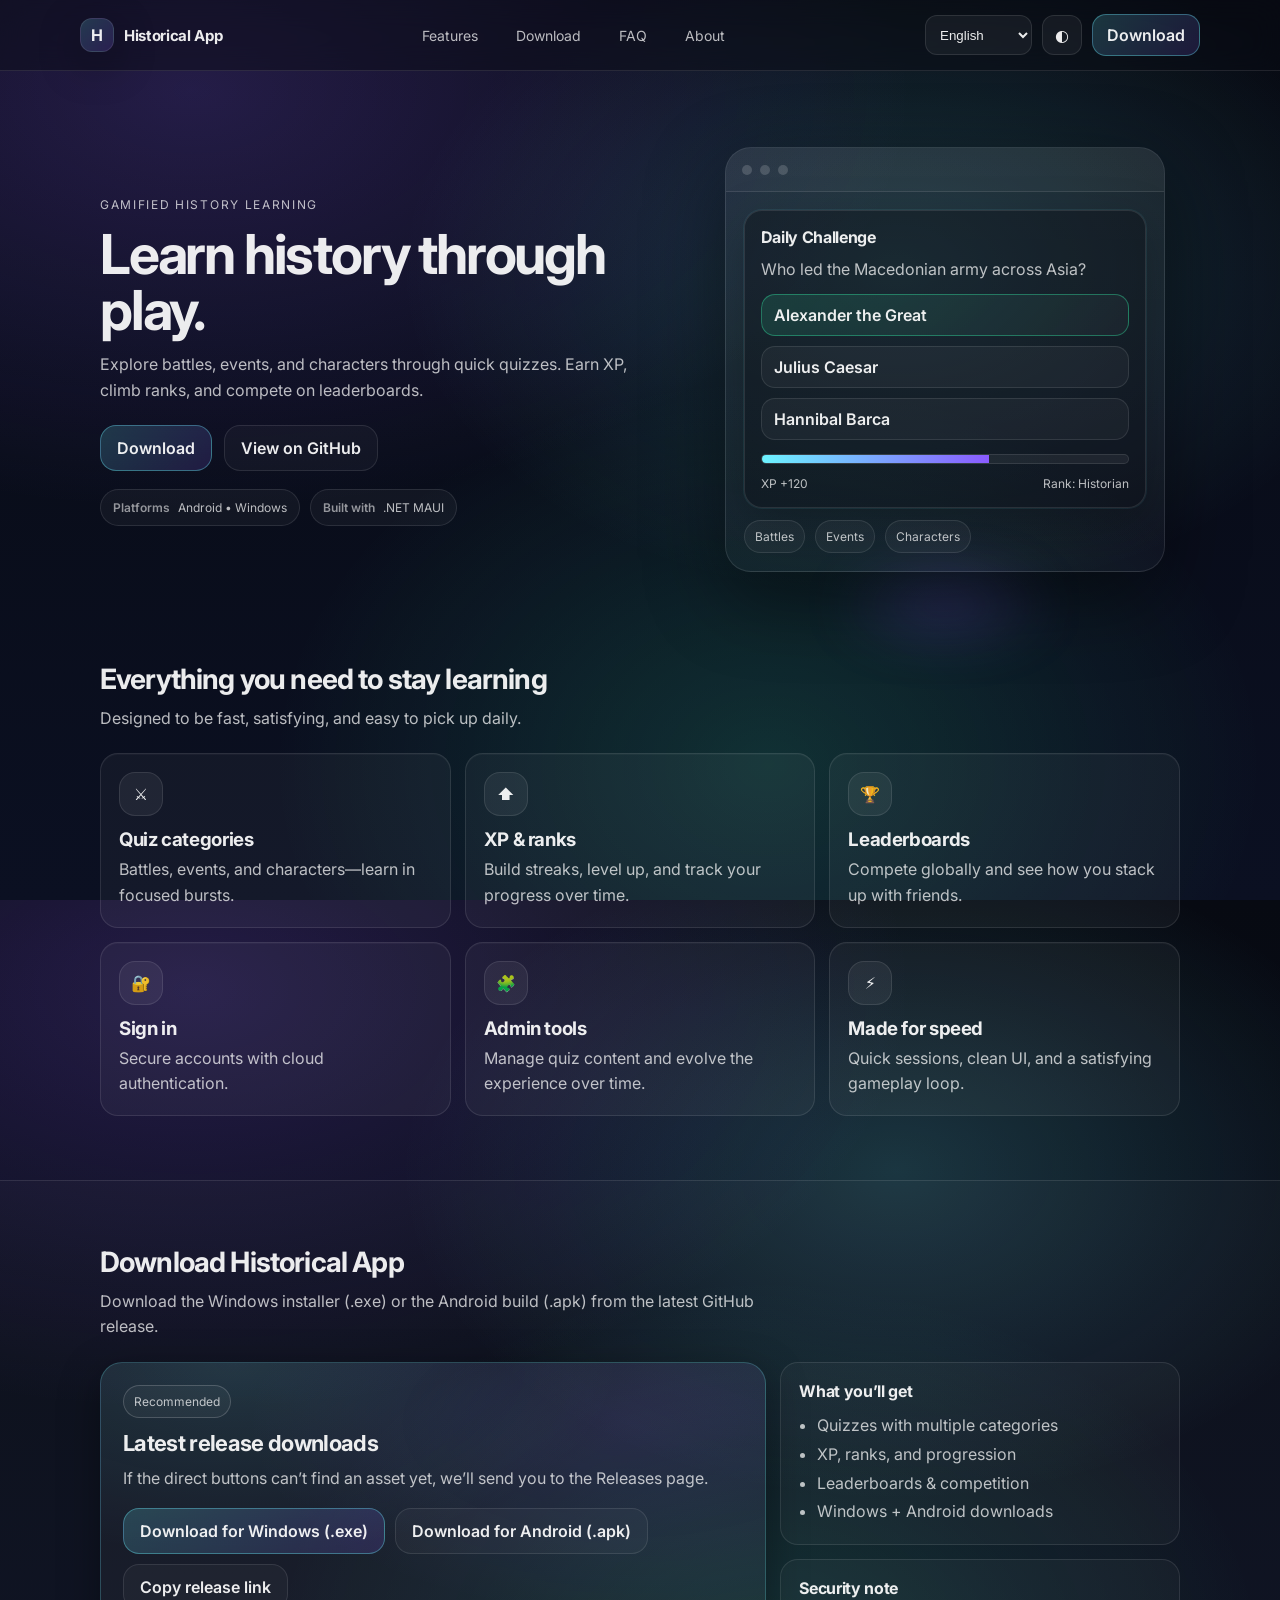
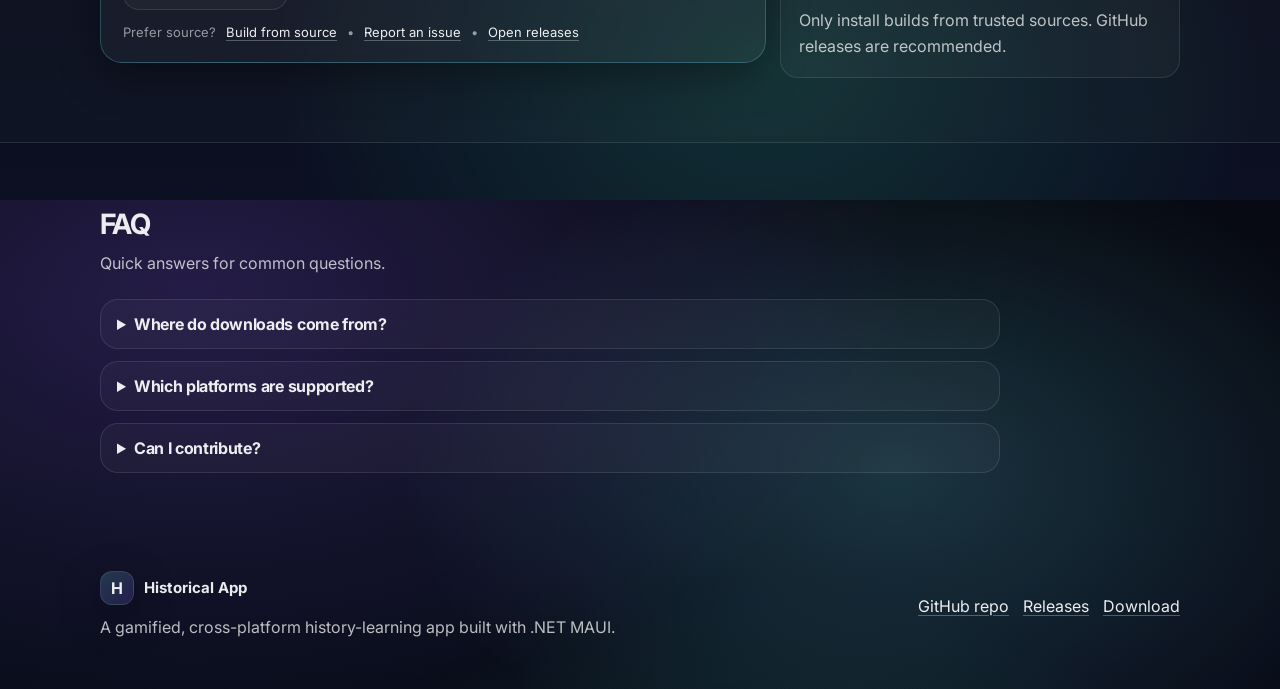
==== Index.html @ 09dca09a "Initial commit - static website" ====
<!doctype html>
<html lang="en">
  <head>
    <meta charset="utf-8" />
    <meta name="viewport" content="width=device-width, initial-scale=1" />
    <meta name="color-scheme" content="dark light" />
    <title>Historical App — Learn history through play</title>
    <meta
      name="description"
      content="Historical App is a gamified history-learning experience with quizzes, XP progression, and leaderboards. Download the latest release for your device."
    />

    <meta property="og:title" content="Historical App" />
    <meta
      property="og:description"
      content="Gamified history learning: quizzes, XP progression, and leaderboards. Download the latest release."
    />
    <meta property="og:type" content="website" />
    <meta property="og:url" content="" />

    <link rel="preconnect" href="https://fonts.googleapis.com" />
    <link rel="preconnect" href="https://fonts.gstatic.com" crossorigin />
    <link
      href="https://fonts.googleapis.com/css2?family=Inter:wght@400;500;600;700&display=swap"
      rel="stylesheet"
    />
    <link rel="stylesheet" href="./Style.css" />
    <link rel="icon" href="./favicon.ico" />
  </head>
  <body>
    <a class="skip-link" href="#main">Skip to content</a>

    <header class="topbar">
      <div class="container topbar__inner">
        <a class="brand" href="#">
          <span class="brand__mark" aria-hidden="true">H</span>
          <span class="brand__text">Historical App</span>
        </a>

        <nav class="nav" aria-label="Primary">
          <a class="nav__link" href="#features" data-i18n="nav.features">Features</a>
          <a class="nav__link" href="#download" data-i18n="nav.download">Download</a>
          <a class="nav__link" href="#faq" data-i18n="nav.faq">FAQ</a>
          <a class="nav__link" href="#about" data-i18n="nav.about">About</a>
        </nav>

        <div class="topbar__actions">
          <label class="lang" for="langSelect">
            <span class="sr-only" data-i18n="lang.label">Language</span>
            <select class="lang__select" id="langSelect" aria-label="Language">
              <option value="en">English</option>
              <option value="bg">Български</option>
              <option value="ru">Русский</option>
            </select>
          </label>
          <button class="icon-btn" id="themeToggle" type="button" aria-label="Toggle theme">
            <span class="icon-btn__icon" aria-hidden="true">◐</span>
          </button>
          <a class="btn btn--primary" href="#download" data-i18n="cta.download">Download</a>
        </div>
      </div>
    </header>

    <main id="main">
      <section class="hero">
        <div class="container hero__grid">
          <div class="hero__copy">
            <p class="eyebrow" data-i18n="hero.eyebrow">Gamified history learning</p>
            <h1 class="hero__title" data-i18n="hero.title">Learn history through play.</h1>
            <p class="hero__subtitle" data-i18n="hero.subtitle">
              Explore battles, events, and characters through quick quizzes. Earn XP, climb ranks, and
              compete on leaderboards.
            </p>

            <div class="hero__cta">
              <a class="btn btn--primary btn--lg" id="primaryDownload" href="#download" data-i18n="hero.primary">
                Download
              </a>
              <a class="btn btn--ghost btn--lg" id="viewOnGitHub" href="#" target="_blank" rel="noreferrer">
                <span data-i18n="hero.github">View on GitHub</span>
              </a>
            </div>

            <div class="meta-row" aria-label="Highlights">
              <div class="meta-pill">
                <span class="meta-pill__k" data-i18n="meta.platforms.k">Platforms</span>
                <span class="meta-pill__v" data-i18n="meta.platforms.v">Android • Windows</span>
              </div>
              <div class="meta-pill">
                <span class="meta-pill__k" data-i18n="meta.built.k">Built with</span>
                <span class="meta-pill__v" data-i18n="meta.built.v">.NET MAUI</span>
              </div>
            </div>
          </div>

          <div class="hero__art" aria-hidden="true">
            <div class="device">
              <div class="device__screen">
                <div class="device__header">
                  <div class="dot"></div>
                  <div class="dot"></div>
                  <div class="dot"></div>
                </div>
                <div class="device__body">
                  <div class="card card--glow">
                    <div class="card__title">Daily Challenge</div>
                    <div class="card__question">Who led the Macedonian army across Asia?</div>
                    <div class="answers">
                      <div class="answer">Alexander the Great</div>
                      <div class="answer">Julius Caesar</div>
                      <div class="answer">Hannibal Barca</div>
                    </div>
                    <div class="progress">
                      <div class="progress__bar"></div>
                    </div>
                    <div class="card__footer">
                      <span>XP +120</span>
                      <span>Rank: Historian</span>
                    </div>
                  </div>

                  <div class="badge-row">
                    <div class="mini-badge">Battles</div>
                    <div class="mini-badge">Events</div>
                    <div class="mini-badge">Characters</div>
                  </div>
                </div>
              </div>
              <div class="device__shadow"></div>
            </div>
          </div>
        </div>
      </section>

      <section class="section" id="features">
        <div class="container">
          <div class="section__head">
            <h2 class="section__title" data-i18n="features.title">Everything you need to stay learning</h2>
            <p class="section__subtitle" data-i18n="features.subtitle">
              Designed to be fast, satisfying, and easy to pick up daily.
            </p>
          </div>

          <div class="grid-3">
            <article class="feature">
              <div class="feature__icon" aria-hidden="true">⚔</div>
              <h3 class="feature__title" data-i18n="feature.quiz.title">Quiz categories</h3>
              <p class="feature__text" data-i18n="feature.quiz.text">
                Battles, events, and characters—learn in focused bursts.
              </p>
            </article>
            <article class="feature">
              <div class="feature__icon" aria-hidden="true">⬆</div>
              <h3 class="feature__title" data-i18n="feature.xp.title">XP & ranks</h3>
              <p class="feature__text" data-i18n="feature.xp.text">
                Build streaks, level up, and track your progress over time.
              </p>
            </article>
            <article class="feature">
              <div class="feature__icon" aria-hidden="true">🏆</div>
              <h3 class="feature__title" data-i18n="feature.leaderboards.title">Leaderboards</h3>
              <p class="feature__text" data-i18n="feature.leaderboards.text">
                Compete globally and see how you stack up with friends.
              </p>
            </article>
            <article class="feature">
              <div class="feature__icon" aria-hidden="true">🔐</div>
              <h3 class="feature__title" data-i18n="feature.auth.title">Sign in</h3>
              <p class="feature__text" data-i18n="feature.auth.text">
                Secure accounts with cloud authentication.
              </p>
            </article>
            <article class="feature">
              <div class="feature__icon" aria-hidden="true">🧩</div>
              <h3 class="feature__title" data-i18n="feature.admin.title">Admin tools</h3>
              <p class="feature__text" data-i18n="feature.admin.text">
                Manage quiz content and evolve the experience over time.
              </p>
            </article>
            <article class="feature">
              <div class="feature__icon" aria-hidden="true">⚡</div>
              <h3 class="feature__title" data-i18n="feature.speed.title">Made for speed</h3>
              <p class="feature__text" data-i18n="feature.speed.text">
                Quick sessions, clean UI, and a satisfying gameplay loop.
              </p>
            </article>
          </div>
        </div>
      </section>

      <section class="section section--alt" id="download">
        <div class="container">
          <div class="section__head">
            <h2 class="section__title" data-i18n="download.title">Download Historical App</h2>
            <p class="section__subtitle" data-i18n="download.subtitle">
              Download the Windows installer (.exe) or the Android build (.apk) from the latest GitHub
              release.
            </p>
          </div>

          <div class="download">
            <div class="download__card">
              <div class="download__label">Recommended</div>
              <h3 class="download__title" id="downloadTitle" data-i18n="download.latestTitle">
                Latest release downloads
              </h3>
              <p class="download__text" id="downloadText">
                If the direct buttons can’t find an asset yet, we’ll send you to the Releases page.
              </p>

              <div class="download__actions">
                <a class="btn btn--primary btn--lg" id="downloadWindowsBtn" href="#" target="_blank" rel="noreferrer">
                  <span data-i18n="download.windows">Download for Windows (.exe)</span>
                </a>
                <a class="btn btn--ghost btn--lg" id="downloadAndroidBtn" href="#" target="_blank" rel="noreferrer">
                  <span data-i18n="download.android">Download for Android (.apk)</span>
                </a>
                <button class="btn btn--ghost btn--lg" id="copyReleaseLink" type="button">
                  <span data-i18n="download.copy">Copy release link</span>
                </button>
              </div>

              <div class="download__fineprint">
                <span class="dot-sep" data-i18n="download.preferSource">Prefer source?</span>
                <a class="text-link" id="sourceLink" href="#" target="_blank" rel="noreferrer" data-i18n="download.source">
                  Build from source
                </a>
                <span class="dot-sep" aria-hidden="true">•</span>
                <a class="text-link" id="issuesLink" href="#" target="_blank" rel="noreferrer" data-i18n="download.issue">
                  Report an issue
                </a>
                <span class="dot-sep" aria-hidden="true">•</span>
                <a class="text-link" id="releasesLinkInline" href="#" target="_blank" rel="noreferrer" data-i18n="download.releases">
                  Open releases
                </a>
              </div>
            </div>

            <div class="download__side">
              <div class="mini">
                <h3 class="mini__title" data-i18n="download.side.title">What you’ll get</h3>
                <ul class="mini__list">
                  <li data-i18n="download.side.b1">Quizzes with multiple categories</li>
                  <li data-i18n="download.side.b2">XP, ranks, and progression</li>
                  <li data-i18n="download.side.b3">Leaderboards & competition</li>
                  <li data-i18n="download.side.b4">Windows + Android downloads</li>
                </ul>
              </div>

              <div class="mini">
                <h3 class="mini__title" data-i18n="download.security.title">Security note</h3>
                <p class="mini__text">
                  <span data-i18n="download.security.text">
                    Only install builds from trusted sources. GitHub releases are recommended.
                  </span>
                </p>
              </div>
            </div>
          </div>
        </div>
      </section>

      <section class="section" id="faq">
        <div class="container">
          <div class="section__head">
            <h2 class="section__title" data-i18n="faq.title">FAQ</h2>
            <p class="section__subtitle" data-i18n="faq.subtitle">Quick answers for common questions.</p>
          </div>

          <div class="faq">
            <details class="faq__item">
              <summary class="faq__q" data-i18n="faq.q1">Where do downloads come from?</summary>
              <div class="faq__a">
                <span data-i18n="faq.a1">
                  Downloads are hosted on GitHub under “Releases”. If no releases exist yet, you can
                  still build from source.
                </span>
              </div>
            </details>
            <details class="faq__item">
              <summary class="faq__q" data-i18n="faq.q2">Which platforms are supported?</summary>
              <div class="faq__a" data-i18n="faq.a2">Downloads are provided for Windows (.exe) and Android (.apk).</div>
            </details>
            <details class="faq__item">
              <summary class="faq__q" data-i18n="faq.q3">Can I contribute?</summary>
              <div class="faq__a">
                <span data-i18n="faq.a3">Yes. Open the repository, fork it, and submit a pull request.</span>
              </div>
            </details>
          </div>
        </div>
      </section>

      <section class="section section--footer" id="about">
        <div class="container footer">
          <div class="footer__left">
            <div class="footer__brand">
              <span class="brand__mark" aria-hidden="true">H</span>
              <span class="brand__text">Historical App</span>
            </div>
            <p class="footer__text">
              <span data-i18n="footer.tagline">
                A gamified, cross-platform history-learning app built with .NET MAUI.
              </span>
            </p>
          </div>

          <div class="footer__right">
            <a class="text-link" id="footerRepo" href="#" target="_blank" rel="noreferrer" data-i18n="footer.repo">
              GitHub repo
            </a>
            <a class="text-link" id="footerReleases" href="#" target="_blank" rel="noreferrer" data-i18n="footer.releases">
              Releases
            </a>
            <a class="text-link" href="#download" data-i18n="footer.download">Download</a>
          </div>
        </div>
      </section>
    </main>

    <div class="toast" id="toast" role="status" aria-live="polite" aria-atomic="true"></div>
    <script src="./Scripts.js" defer></script>
  </body>
</html>
---- Style.css ----
:root {
  --bg: #070a12;
  --bg2: #0b1022;
  --card: rgba(255, 255, 255, 0.06);
  --card2: rgba(255, 255, 255, 0.08);
  --text: rgba(255, 255, 255, 0.92);
  --muted: rgba(255, 255, 255, 0.72);
  --faint: rgba(255, 255, 255, 0.55);
  --border: rgba(255, 255, 255, 0.10);
  --shadow: 0 24px 80px rgba(0, 0, 0, 0.45);
  --shadow2: 0 12px 40px rgba(0, 0, 0, 0.35);

  --brand1: #6cf3ff;
  --brand2: #8a5bff;
  --brand3: #35ffb1;
  --warn: #ffcc66;

  --radius: 18px;
  --radius-sm: 12px;
  --container: 1120px;
  --font: "Inter", system-ui, -apple-system, Segoe UI, Roboto, Arial, sans-serif;

  --focus: 0 0 0 4px rgba(108, 243, 255, 0.22);
}

[data-theme="light"] {
  --bg: #f7f7ff;
  --bg2: #eef2ff;
  --card: rgba(20, 25, 40, 0.06);
  --card2: rgba(20, 25, 40, 0.08);
  --text: rgba(12, 14, 20, 0.92);
  --muted: rgba(12, 14, 20, 0.72);
  --faint: rgba(12, 14, 20, 0.56);
  --border: rgba(12, 14, 20, 0.12);
  --shadow: 0 24px 80px rgba(15, 18, 30, 0.18);
  --shadow2: 0 12px 40px rgba(15, 18, 30, 0.14);
}

*,
*::before,
*::after {
  box-sizing: border-box;
}

html,
body {
  height: 100%;
}

html {
  scroll-behavior: smooth;
}

body {
  margin: 0;
  font-family: var(--font);
  color: var(--text);
  background:
    radial-gradient(1200px 700px at 15% 10%, rgba(138, 91, 255, 0.22), transparent 60%),
    radial-gradient(900px 600px at 70% 30%, rgba(108, 243, 255, 0.18), transparent 55%),
    radial-gradient(900px 700px at 60% 85%, rgba(53, 255, 177, 0.14), transparent 55%),
    linear-gradient(180deg, var(--bg), var(--bg2));
}

a {
  color: inherit;
  text-decoration: none;
}

button {
  font: inherit;
  color: inherit;
}

.sr-only {
  position: absolute;
  width: 1px;
  height: 1px;
  padding: 0;
  margin: -1px;
  overflow: hidden;
  clip: rect(0, 0, 0, 0);
  white-space: nowrap;
  border: 0;
}

.container {
  max-width: var(--container);
  padding: 0 20px;
  margin: 0 auto;
}

.skip-link {
  position: absolute;
  left: 12px;
  top: 12px;
  transform: translateY(-200%);
  padding: 10px 12px;
  background: var(--card2);
  border: 1px solid var(--border);
  border-radius: 12px;
  z-index: 9999;
}

.skip-link:focus {
  transform: translateY(0);
  outline: none;
  box-shadow: var(--focus);
}

.topbar {
  position: sticky;
  top: 0;
  z-index: 50;
  backdrop-filter: blur(14px);
  background: rgba(10, 12, 20, 0.45);
  border-bottom: 1px solid var(--border);
}

[data-theme="light"] .topbar {
  background: rgba(250, 250, 255, 0.65);
}

.topbar__inner {
  display: flex;
  align-items: center;
  justify-content: space-between;
  gap: 16px;
  padding: 14px 0;
}

.brand {
  display: inline-flex;
  gap: 10px;
  align-items: center;
  font-weight: 700;
  letter-spacing: -0.02em;
}

.brand__mark {
  width: 34px;
  height: 34px;
  border-radius: 12px;
  display: grid;
  place-items: center;
  background: linear-gradient(135deg, rgba(108, 243, 255, 0.18), rgba(138, 91, 255, 0.18));
  border: 1px solid var(--border);
  box-shadow: var(--shadow2);
}

.brand__text {
  font-size: 15px;
  color: var(--text);
}

.nav {
  display: flex;
  gap: 18px;
  align-items: center;
}

.nav__link {
  font-size: 14px;
  color: var(--muted);
  padding: 8px 10px;
  border-radius: 10px;
}

.nav__link:hover {
  color: var(--text);
  background: rgba(255, 255, 255, 0.06);
}

.topbar__actions {
  display: flex;
  align-items: center;
  gap: 10px;
}

.lang {
  display: inline-flex;
  align-items: center;
}

.lang__select {
  height: 40px;
  border-radius: 12px;
  border: 1px solid var(--border);
  background: rgba(255, 255, 255, 0.05);
  color: var(--text);
  padding: 0 10px;
  cursor: pointer;
}

[data-theme="light"] .lang__select {
  background: rgba(20, 25, 40, 0.05);
}

.lang__select:focus-visible {
  outline: none;
  box-shadow: var(--focus);
}

.lang__select option {
  background: var(--bg);
  color: var(--text);
}

.icon-btn {
  width: 40px;
  height: 40px;
  border-radius: 12px;
  border: 1px solid var(--border);
  background: rgba(255, 255, 255, 0.05);
  cursor: pointer;
}

.icon-btn:hover {
  background: rgba(255, 255, 255, 0.08);
}

.icon-btn:focus-visible {
  outline: none;
  box-shadow: var(--focus);
}

.btn {
  display: inline-flex;
  align-items: center;
  justify-content: center;
  gap: 10px;
  border-radius: 14px;
  border: 1px solid var(--border);
  padding: 10px 14px;
  background: rgba(255, 255, 255, 0.06);
  color: var(--text);
  font-weight: 600;
  cursor: pointer;
  transition: transform 160ms ease, background 160ms ease, border-color 160ms ease;
  user-select: none;
}

.btn:hover {
  transform: translateY(-1px);
  background: rgba(255, 255, 255, 0.08);
  border-color: rgba(255, 255, 255, 0.16);
}

.btn:active {
  transform: translateY(0);
}

.btn:focus-visible {
  outline: none;
  box-shadow: var(--focus);
}

.btn--primary {
  border-color: rgba(108, 243, 255, 0.35);
  background: linear-gradient(135deg, rgba(108, 243, 255, 0.18), rgba(138, 91, 255, 0.16));
}

.btn--primary:hover {
  border-color: rgba(108, 243, 255, 0.55);
}

.btn--ghost {
  background: rgba(255, 255, 255, 0.03);
}

.btn--lg {
  padding: 12px 16px;
  border-radius: 16px;
}

.hero {
  padding: 76px 0 26px;
}

.hero__grid {
  display: grid;
  grid-template-columns: 1.1fr 0.9fr;
  gap: 34px;
  align-items: center;
}

.eyebrow {
  display: inline-flex;
  gap: 8px;
  align-items: center;
  font-size: 12px;
  letter-spacing: 0.14em;
  text-transform: uppercase;
  color: var(--muted);
  margin: 0 0 14px;
}

.hero__title {
  font-size: clamp(36px, 4.3vw, 56px);
  line-height: 1.02;
  letter-spacing: -0.04em;
  margin: 0 0 14px;
}

.hero__subtitle {
  font-size: 16px;
  line-height: 1.6;
  color: var(--muted);
  margin: 0 0 22px;
  max-width: 54ch;
}

.hero__cta {
  display: flex;
  gap: 12px;
  flex-wrap: wrap;
  margin-bottom: 18px;
}

.meta-row {
  display: flex;
  gap: 10px;
  flex-wrap: wrap;
}

.meta-pill {
  border: 1px solid var(--border);
  background: rgba(255, 255, 255, 0.04);
  border-radius: 999px;
  padding: 10px 12px;
  display: inline-flex;
  gap: 8px;
  align-items: baseline;
}

.meta-pill__k {
  font-size: 12px;
  color: var(--faint);
  font-weight: 600;
}

.meta-pill__v {
  font-size: 12px;
  color: var(--muted);
}

.hero__art {
  display: grid;
  place-items: center;
}

.device {
  width: min(440px, 100%);
  position: relative;
}

.device__screen {
  border-radius: 26px;
  border: 1px solid var(--border);
  background: linear-gradient(180deg, rgba(255, 255, 255, 0.06), rgba(255, 255, 255, 0.03));
  box-shadow: var(--shadow);
  overflow: hidden;
}

.device__header {
  height: 44px;
  display: flex;
  align-items: center;
  padding: 0 16px;
  gap: 8px;
  border-bottom: 1px solid var(--border);
  background: rgba(255, 255, 255, 0.03);
}

.dot {
  width: 10px;
  height: 10px;
  border-radius: 50%;
  background: rgba(255, 255, 255, 0.16);
}

.device__body {
  padding: 18px;
}

.card {
  border-radius: 18px;
  border: 1px solid var(--border);
  background: rgba(10, 12, 20, 0.42);
  padding: 16px;
}

[data-theme="light"] .card {
  background: rgba(255, 255, 255, 0.58);
}

.card--glow {
  box-shadow:
    0 0 0 1px rgba(108, 243, 255, 0.08),
    0 18px 50px rgba(0, 0, 0, 0.28);
}

.card__title {
  font-weight: 700;
  letter-spacing: -0.02em;
  margin-bottom: 10px;
}

.card__question {
  color: var(--muted);
  line-height: 1.55;
  margin-bottom: 12px;
}

.answers {
  display: grid;
  gap: 10px;
  margin-bottom: 14px;
}

.answer {
  border-radius: 14px;
  border: 1px solid var(--border);
  background: rgba(255, 255, 255, 0.04);
  padding: 10px 12px;
  font-weight: 600;
  color: var(--text);
}

.answer:first-child {
  border-color: rgba(53, 255, 177, 0.35);
  background: linear-gradient(135deg, rgba(53, 255, 177, 0.12), rgba(255, 255, 255, 0.03));
}

.progress {
  height: 10px;
  border-radius: 999px;
  background: rgba(255, 255, 255, 0.06);
  border: 1px solid var(--border);
  overflow: hidden;
  margin-bottom: 12px;
}

.progress__bar {
  height: 100%;
  width: 62%;
  background: linear-gradient(90deg, var(--brand1), var(--brand2));
}

.card__footer {
  display: flex;
  justify-content: space-between;
  gap: 10px;
  font-size: 12px;
  color: var(--muted);
}

.badge-row {
  display: flex;
  gap: 10px;
  margin-top: 12px;
  flex-wrap: wrap;
}

.mini-badge {
  font-size: 12px;
  padding: 8px 10px;
  border-radius: 999px;
  border: 1px solid var(--border);
  background: rgba(255, 255, 255, 0.04);
  color: var(--muted);
}

.device__shadow {
  position: absolute;
  inset: auto 14% -22% 14%;
  height: 120px;
  filter: blur(26px);
  background: radial-gradient(closest-side, rgba(138, 91, 255, 0.30), transparent 70%);
  z-index: -1;
}

.section {
  padding: 64px 0;
}

.section--alt {
  background: rgba(255, 255, 255, 0.02);
  border-top: 1px solid var(--border);
  border-bottom: 1px solid var(--border);
}

.section__head {
  margin-bottom: 22px;
  max-width: 70ch;
}

.section__title {
  margin: 0 0 10px;
  font-size: 28px;
  letter-spacing: -0.03em;
}

.section__subtitle {
  margin: 0;
  color: var(--muted);
  line-height: 1.6;
}

.grid-3 {
  display: grid;
  grid-template-columns: repeat(3, 1fr);
  gap: 14px;
}

.feature {
  padding: 18px;
  border-radius: var(--radius);
  border: 1px solid var(--border);
  background: rgba(255, 255, 255, 0.04);
  box-shadow: 0 1px 0 rgba(255, 255, 255, 0.03) inset;
}

.feature__icon {
  width: 44px;
  height: 44px;
  border-radius: 16px;
  display: grid;
  place-items: center;
  border: 1px solid var(--border);
  background: rgba(255, 255, 255, 0.06);
  margin-bottom: 12px;
  font-weight: 700;
}

.feature__title {
  margin: 0 0 6px;
  letter-spacing: -0.02em;
}

.feature__text {
  margin: 0;
  color: var(--muted);
  line-height: 1.6;
}

.download {
  display: grid;
  grid-template-columns: 1.25fr 0.75fr;
  gap: 14px;
  align-items: start;
}

.download__card {
  border-radius: 22px;
  border: 1px solid rgba(108, 243, 255, 0.22);
  background:
    radial-gradient(700px 350px at 20% 0%, rgba(108, 243, 255, 0.12), transparent 55%),
    radial-gradient(700px 350px at 80% 20%, rgba(138, 91, 255, 0.12), transparent 55%),
    rgba(255, 255, 255, 0.04);
  padding: 22px;
  box-shadow: var(--shadow2);
  position: relative;
  overflow: hidden;
}

.download__label {
  display: inline-flex;
  align-items: center;
  border: 1px solid rgba(255, 255, 255, 0.18);
  border-radius: 999px;
  padding: 8px 10px;
  font-size: 12px;
  color: var(--muted);
  background: rgba(255, 255, 255, 0.04);
  margin-bottom: 12px;
}

.download__title {
  margin: 0 0 10px;
  letter-spacing: -0.03em;
  font-size: 22px;
}

.download__text {
  margin: 0 0 16px;
  color: var(--muted);
  line-height: 1.6;
}

.download__actions {
  display: flex;
  gap: 10px;
  flex-wrap: wrap;
  margin-bottom: 14px;
}

.download__fineprint {
  font-size: 13px;
  color: var(--muted);
  display: flex;
  flex-wrap: wrap;
  gap: 10px;
  align-items: center;
}

.dot-sep {
  color: var(--faint);
}

.download__side {
  display: grid;
  gap: 14px;
}

.mini {
  border-radius: 18px;
  border: 1px solid var(--border);
  background: rgba(255, 255, 255, 0.03);
  padding: 18px;
}

.mini__title {
  margin: 0 0 10px;
  font-size: 16px;
  letter-spacing: -0.02em;
}

.mini__text {
  margin: 0;
  color: var(--muted);
  line-height: 1.6;
}

.mini__list {
  margin: 0;
  padding-left: 18px;
  color: var(--muted);
  line-height: 1.8;
}

.text-link {
  color: var(--text);
  text-decoration: underline;
  text-underline-offset: 3px;
  text-decoration-color: rgba(255, 255, 255, 0.28);
}

.text-link:hover {
  text-decoration-color: rgba(255, 255, 255, 0.45);
}

.faq {
  display: grid;
  gap: 12px;
  max-width: 900px;
}

.faq__item {
  border: 1px solid var(--border);
  border-radius: 18px;
  background: rgba(255, 255, 255, 0.03);
  padding: 14px 16px;
}

.faq__q {
  cursor: pointer;
  font-weight: 700;
  letter-spacing: -0.02em;
}

.faq__a {
  margin-top: 10px;
  color: var(--muted);
  line-height: 1.7;
}

.section--footer {
  padding: 34px 0 48px;
}

.footer {
  display: flex;
  justify-content: space-between;
  gap: 18px;
  flex-wrap: wrap;
  align-items: center;
}

.footer__brand {
  display: inline-flex;
  gap: 10px;
  align-items: center;
  font-weight: 700;
}

.footer__text {
  margin: 10px 0 0;
  color: var(--muted);
  line-height: 1.6;
  max-width: 60ch;
}

.footer__right {
  display: flex;
  gap: 14px;
  flex-wrap: wrap;
  align-items: center;
}

.toast {
  position: fixed;
  left: 50%;
  bottom: 18px;
  transform: translateX(-50%) translateY(40px);
  opacity: 0;
  pointer-events: none;
  padding: 12px 14px;
  border-radius: 14px;
  border: 1px solid var(--border);
  background: rgba(10, 12, 20, 0.70);
  backdrop-filter: blur(12px);
  color: var(--text);
  box-shadow: var(--shadow2);
  transition: opacity 180ms ease, transform 180ms ease;
  max-width: min(92vw, 560px);
}

[data-theme="light"] .toast {
  background: rgba(255, 255, 255, 0.78);
}

.toast--show {
  opacity: 1;
  transform: translateX(-50%) translateY(0);
}

@media (max-width: 920px) {
  .hero__grid {
    grid-template-columns: 1fr;
  }

  .download {
    grid-template-columns: 1fr;
  }

  .nav {
    display: none;
  }
}

@media (max-width: 720px) {
  .hero {
    padding-top: 54px;
  }

  .grid-3 {
    grid-template-columns: 1fr;
  }

  .topbar__inner {
    padding: 12px 0;
  }
}
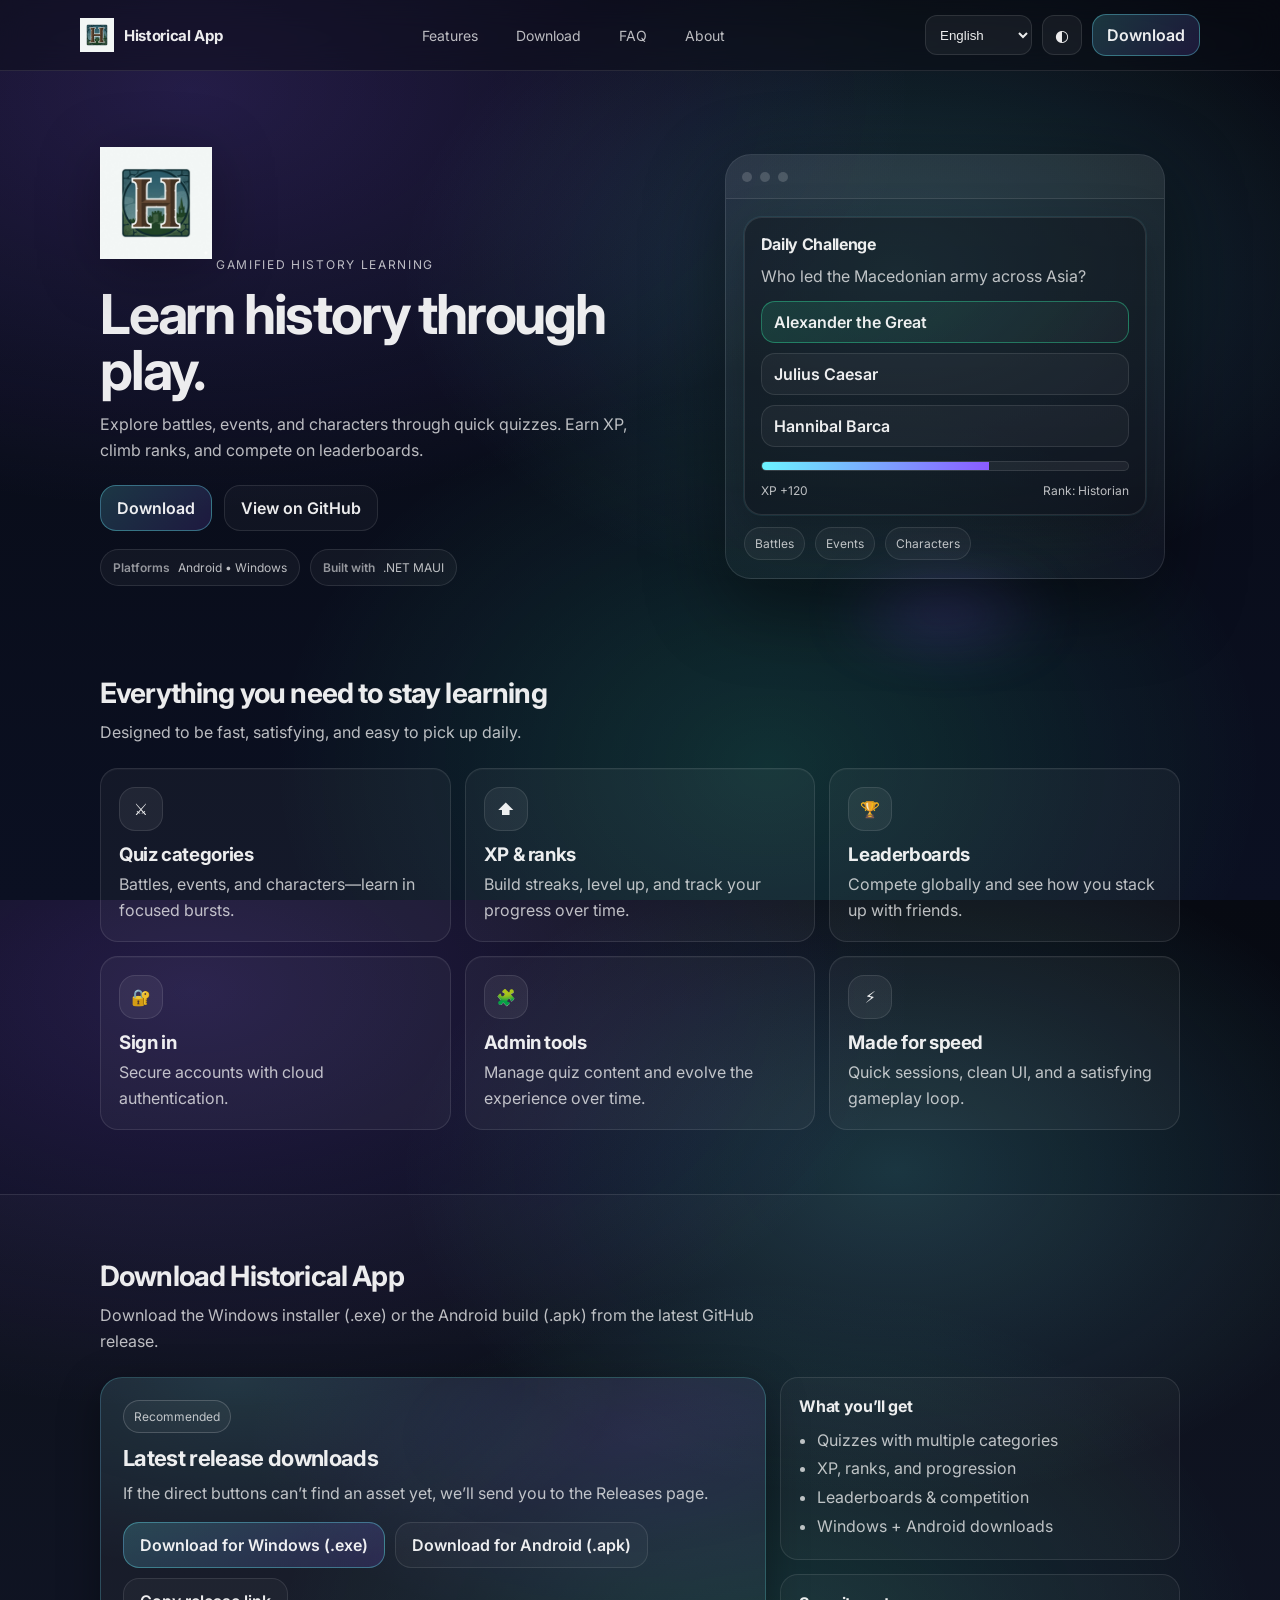
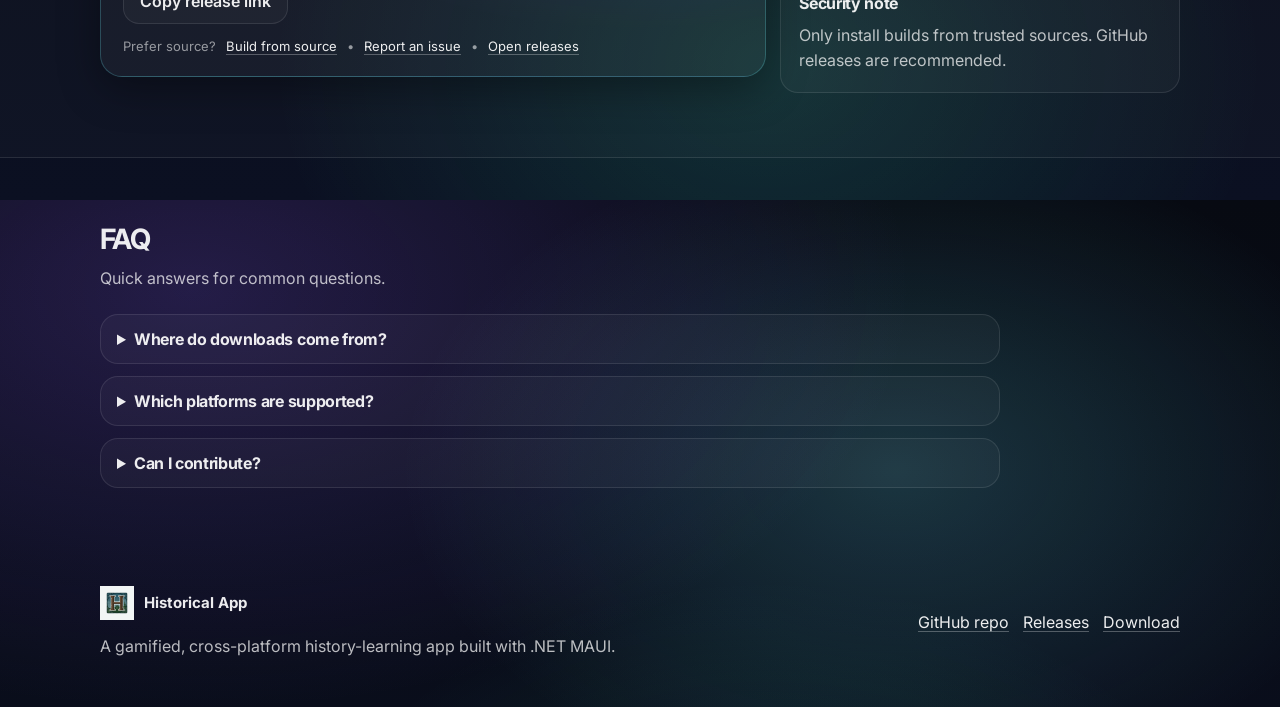
==== commit 383f0097: "more images" ====
--- a/Index.html
+++ b/Index.html
@@ -25,7 +25,10 @@
       rel="stylesheet"
     />
     <link rel="stylesheet" href="./Style.css" />
-    <link rel="icon" href="./favicon.ico" />
+    <link rel="icon" type="image/png" sizes="32x32" href="./favicon-32.png" />
+    <link rel="icon" type="image/png" sizes="48x48" href="./favicon-48.png" />
+    <link rel="apple-touch-icon" sizes="180x180" href="./apple-touch-icon.png" />
+    <link rel="icon" type="image/png" sizes="192x192" href="./icon-192.png" />
   </head>
   <body>
     <a class="skip-link" href="#main">Skip to content</a>
@@ -33,7 +36,7 @@
     <header class="topbar">
       <div class="container topbar__inner">
         <a class="brand" href="#">
-          <span class="brand__mark" aria-hidden="true">H</span>
+          <img class="brand__logo" src="./logo.png" alt="Historical App logo" />
           <span class="brand__text">Historical App</span>
         </a>
 
@@ -65,6 +68,7 @@
       <section class="hero">
         <div class="container hero__grid">
           <div class="hero__copy">
+            <img class="hero__logo" src="./logo.png" alt="Historical App logo" />
             <p class="eyebrow" data-i18n="hero.eyebrow">Gamified history learning</p>
             <h1 class="hero__title" data-i18n="hero.title">Learn history through play.</h1>
             <p class="hero__subtitle" data-i18n="hero.subtitle">
@@ -295,7 +299,7 @@
         <div class="container footer">
           <div class="footer__left">
             <div class="footer__brand">
-              <span class="brand__mark" aria-hidden="true">H</span>
+              <img class="brand__logo" src="./logo.png" alt="Historical App logo" />
               <span class="brand__text">Historical App</span>
             </div>
             <p class="footer__text">
--- a/Style.css
+++ b/Style.css
@@ -148,9 +148,23 @@
   box-shadow: var(--shadow2);
 }
 
+.brand__logo {
+  width: 34px;
+  height: 34px;
+  object-fit: contain;
+}
+
 .brand__text {
   font-size: 15px;
   color: var(--text);
+}
+
+.hero__logo {
+  width: 112px;
+  height: 112px;
+  object-fit: contain;
+  margin-bottom: 10px;
+  filter: drop-shadow(0 10px 30px rgba(0, 0, 0, 0.28));
 }
 
 .nav {
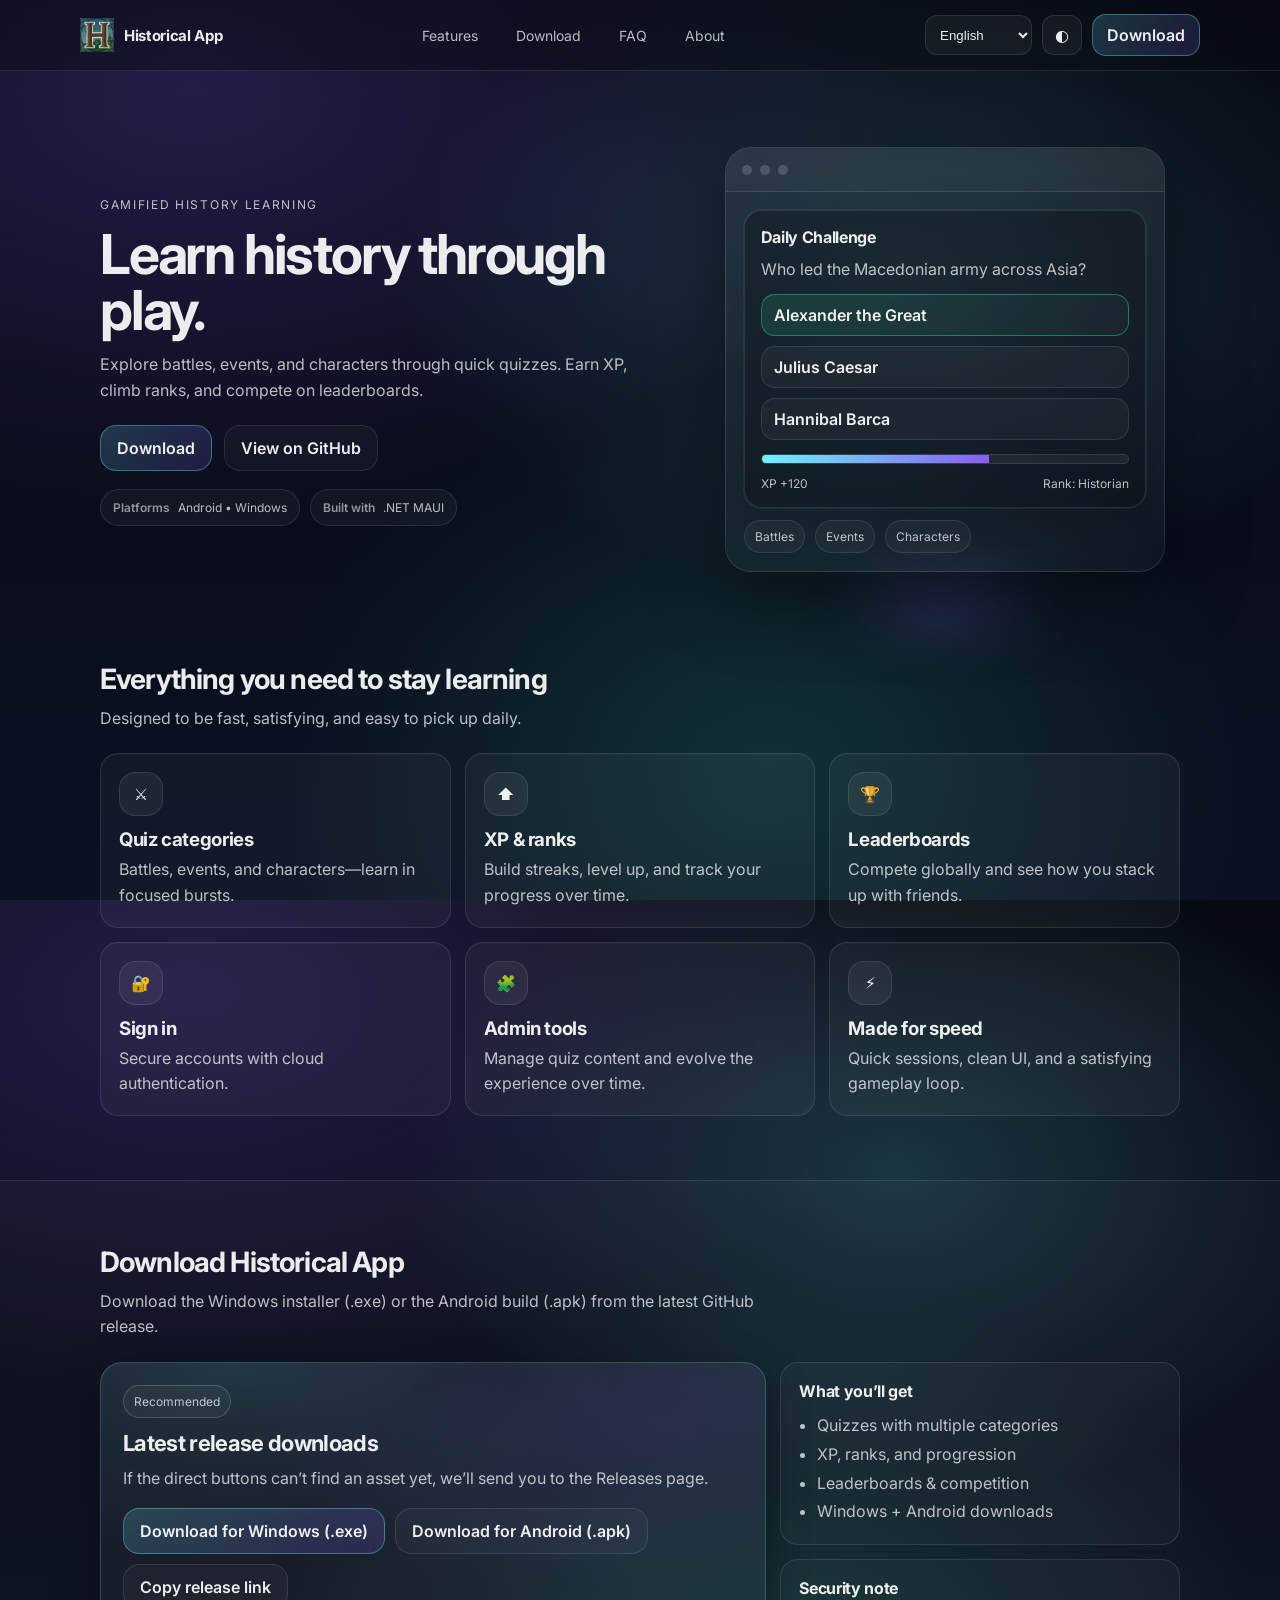
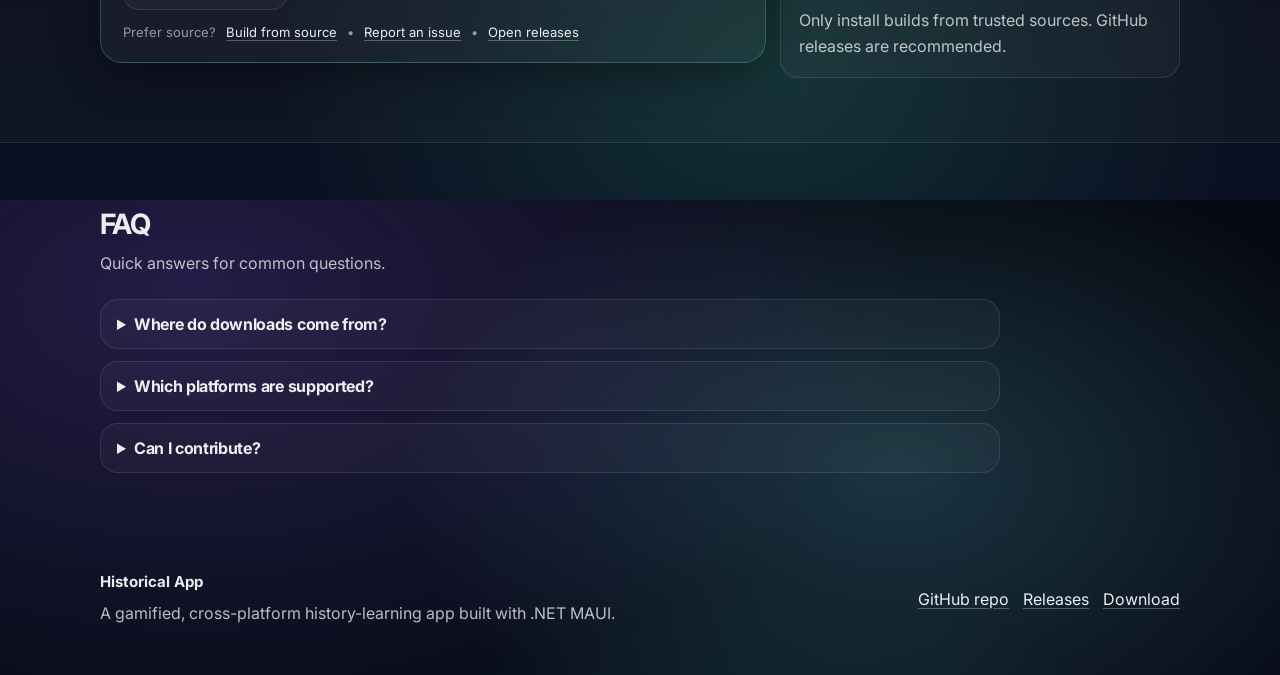
==== commit daa281ed: "new logo" ====
--- a/Index.html
+++ b/Index.html
@@ -68,7 +68,6 @@
       <section class="hero">
         <div class="container hero__grid">
           <div class="hero__copy">
-            <img class="hero__logo" src="./logo.png" alt="Historical App logo" />
             <p class="eyebrow" data-i18n="hero.eyebrow">Gamified history learning</p>
             <h1 class="hero__title" data-i18n="hero.title">Learn history through play.</h1>
             <p class="hero__subtitle" data-i18n="hero.subtitle">
@@ -299,7 +298,6 @@
         <div class="container footer">
           <div class="footer__left">
             <div class="footer__brand">
-              <img class="brand__logo" src="./logo.png" alt="Historical App logo" />
               <span class="brand__text">Historical App</span>
             </div>
             <p class="footer__text">
--- a/Style.css
+++ b/Style.css
@@ -159,14 +159,6 @@
   color: var(--text);
 }
 
-.hero__logo {
-  width: 112px;
-  height: 112px;
-  object-fit: contain;
-  margin-bottom: 10px;
-  filter: drop-shadow(0 10px 30px rgba(0, 0, 0, 0.28));
-}
-
 .nav {
   display: flex;
   gap: 18px;
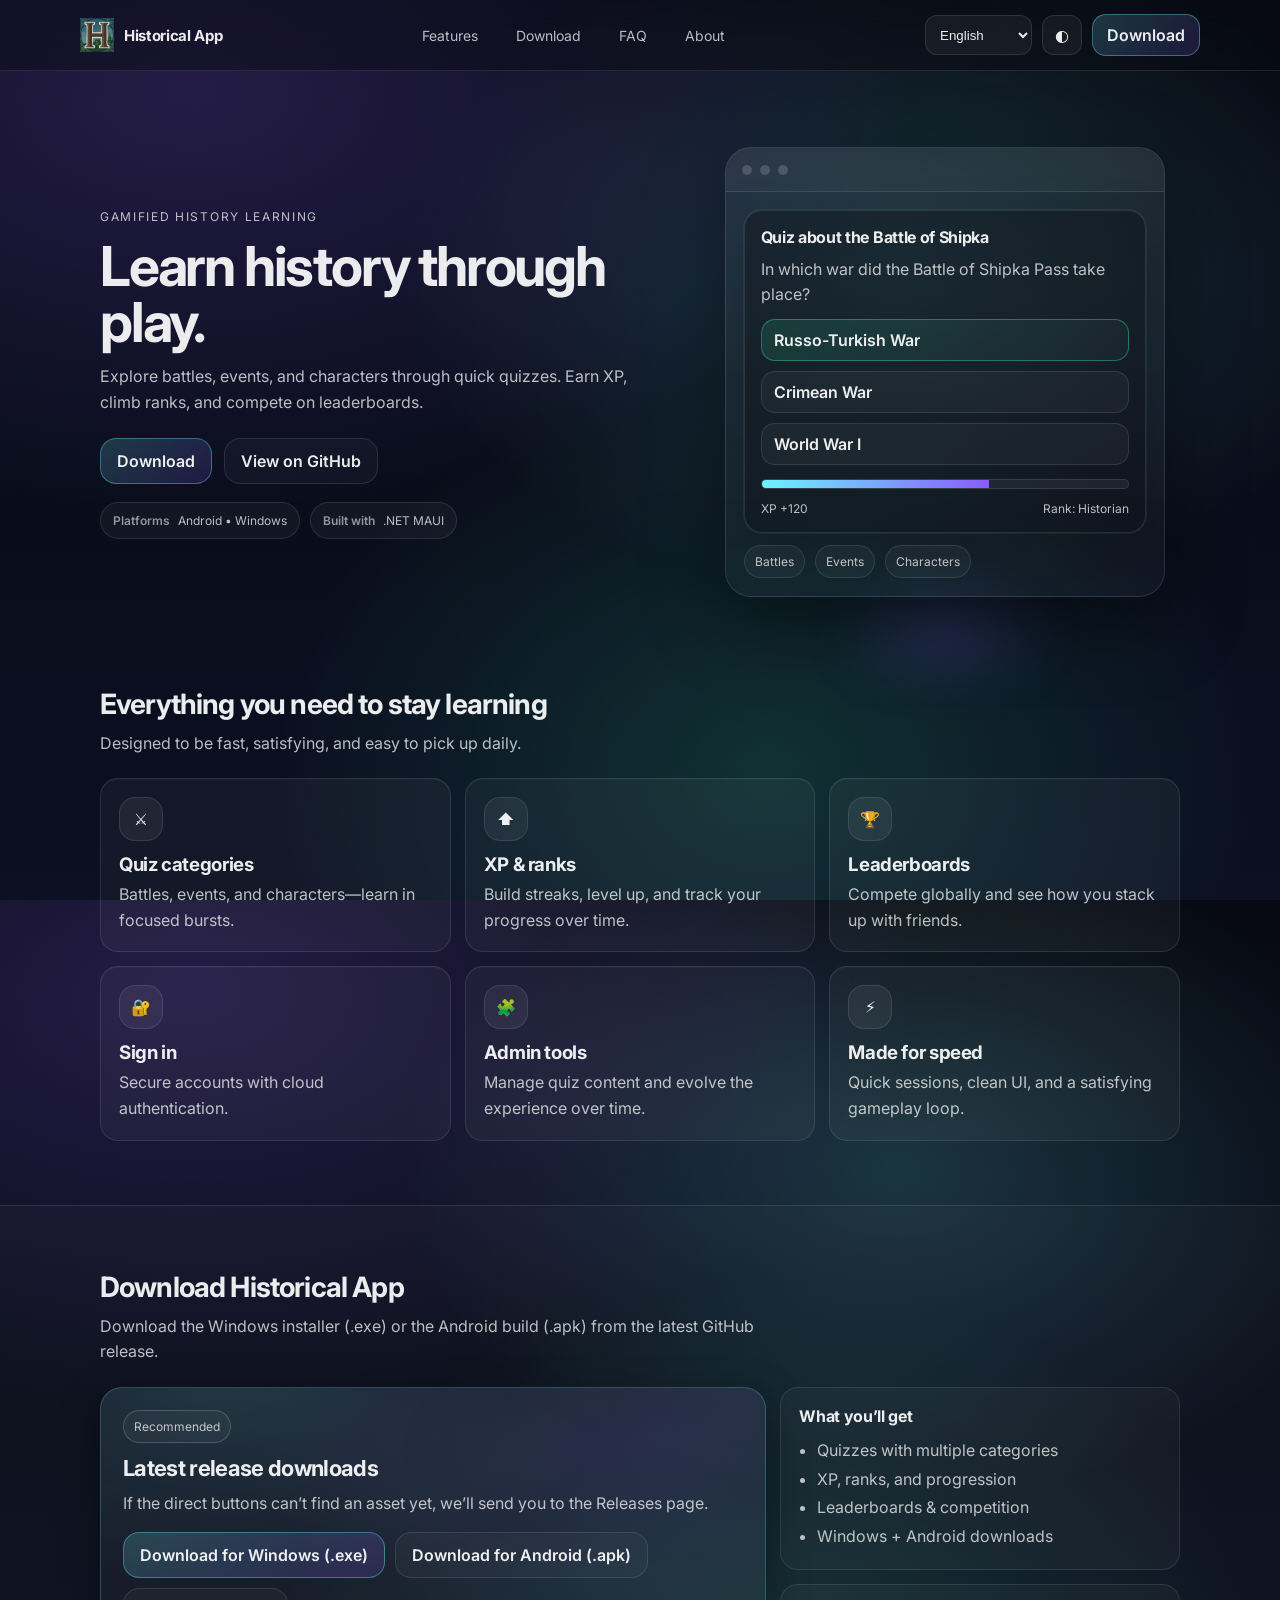
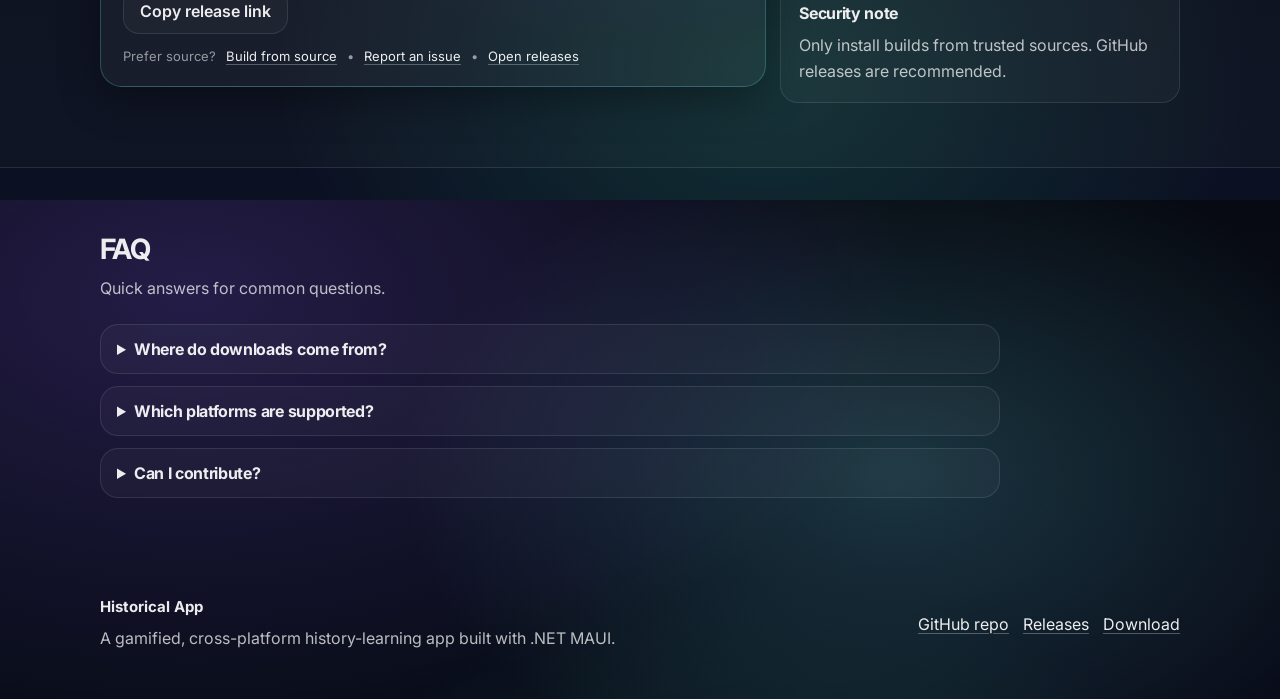
==== commit f1b59a48: "new quiz" ====
--- a/Index.html
+++ b/Index.html
@@ -106,12 +106,12 @@
                 </div>
                 <div class="device__body">
                   <div class="card card--glow">
-                    <div class="card__title">Daily Challenge</div>
-                    <div class="card__question">Who led the Macedonian army across Asia?</div>
+                    <div class="card__title">Quiz about the Battle of Shipka</div>
+                    <div class="card__question">In which war did the Battle of Shipka Pass take place?</div>
                     <div class="answers">
-                      <div class="answer">Alexander the Great</div>
-                      <div class="answer">Julius Caesar</div>
-                      <div class="answer">Hannibal Barca</div>
+                      <div class="answer">Russo-Turkish War</div>
+                      <div class="answer">Crimean War</div>
+                      <div class="answer">World War I</div>
                     </div>
                     <div class="progress">
                       <div class="progress__bar"></div>
